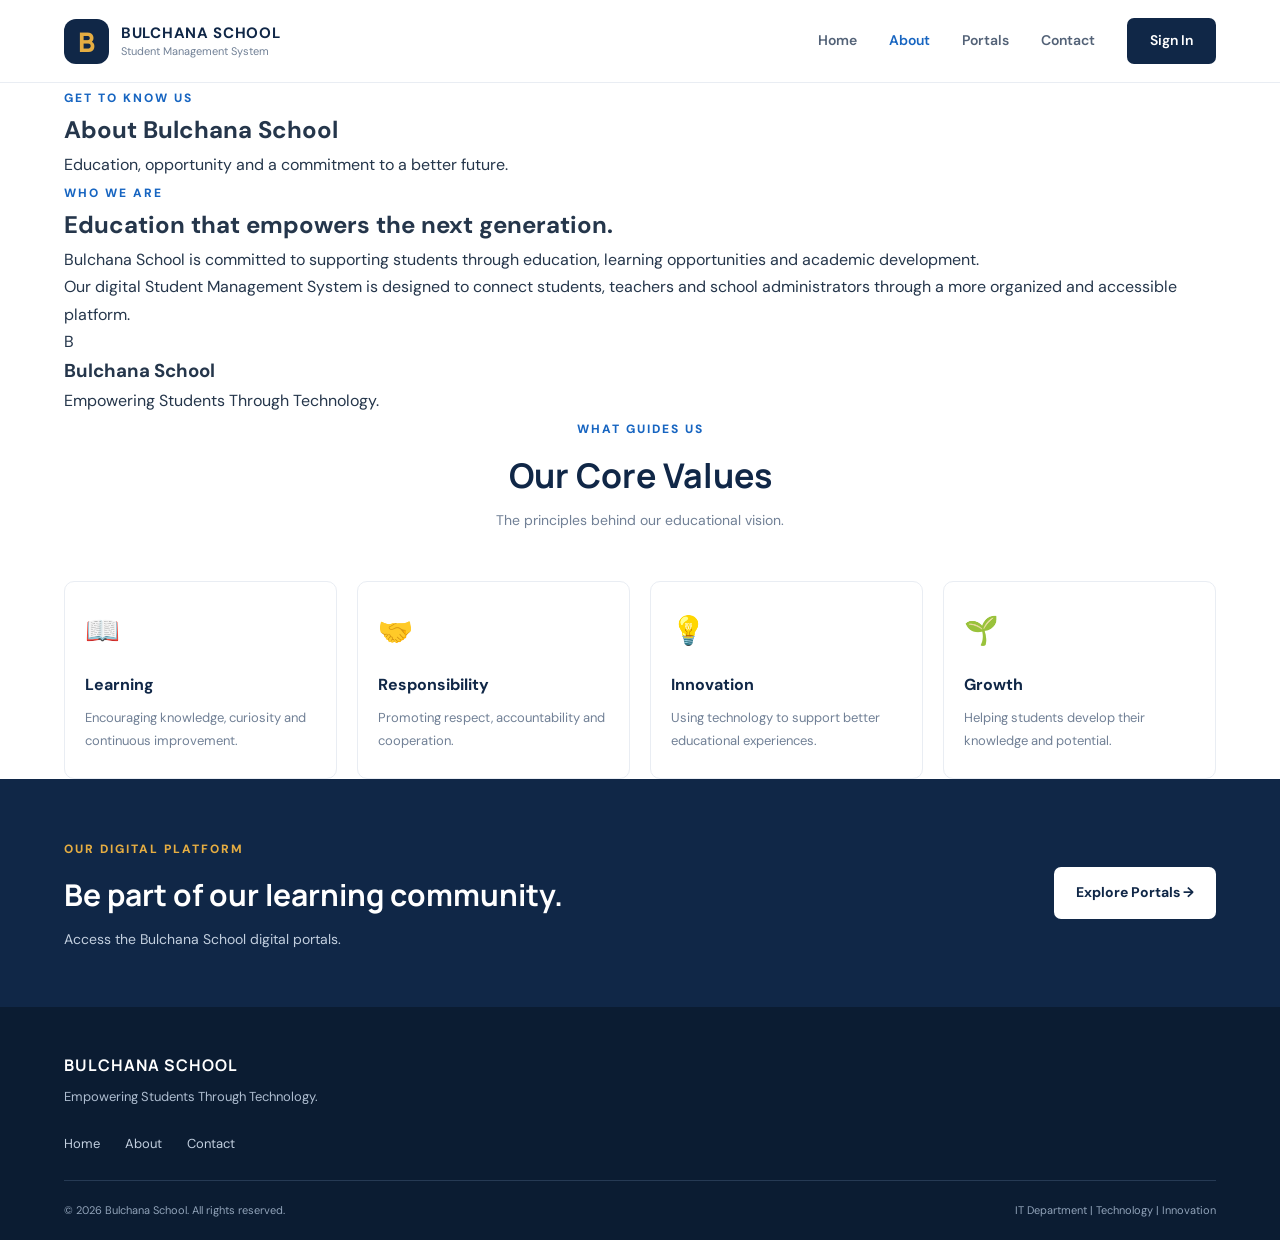
==== about.html @ 3673e784 "Create about.html Official Bulchana School About page with school information, vision and core value" ====
<!DOCTYPE html>
<html lang="en">
<head>
  <meta charset="UTF-8">
  <meta name="viewport" content="width=device-width, initial-scale=1.0">
  <title>About Us | Bulchana School</title>
  <link rel="stylesheet" href="css/style.css">
</head>
<body>

<header class="header">
  <div class="container nav-container">
    <a href="index.html" class="brand">
      <div class="brand-logo">B</div>
      <div class="brand-text">
        <strong>BULCHANA SCHOOL</strong>
        <span>Student Management System</span>
      </div>
    </a>
    <button class="menu-toggle" id="menuToggle">☰</button>
    <nav class="nav" id="navigation">
      <a href="index.html">Home</a>
      <a href="about.html" class="active">About</a>
      <a href="index.html#portals">Portals</a>
      <a href="contact.html">Contact</a>
      <a href="student/login.html" class="nav-login">Sign In</a>
    </nav>
  </div>
</header>

<main>
  <section class="page-hero">
    <div class="container">
      <span class="section-label">GET TO KNOW US</span>
      <h1>About Bulchana School</h1>
      <p>Education, opportunity and a commitment to a better future.</p>
    </div>
  </section>

  <section class="about-content">
    <div class="container about-layout">
      <div>
        <span class="section-label">WHO WE ARE</span>
        <h2>Education that empowers the next generation.</h2>
        <p>
          Bulchana School is committed to supporting students
          through education, learning opportunities and academic
          development.
        </p>
        <p>
          Our digital Student Management System is designed to
          connect students, teachers and school administrators
          through a more organized and accessible platform.
        </p>
      </div>

      <div class="about-highlight">
        <div class="about-mark">B</div>
        <h3>Bulchana School</h3>
        <p>Empowering Students Through Technology.</p>
      </div>
    </div>
  </section>

  <section class="about-values">
    <div class="container">
      <div class="section-heading">
        <span class="section-label">WHAT GUIDES US</span>
        <h2>Our Core Values</h2>
        <p>The principles behind our educational vision.</p>
      </div>

      <div class="feature-grid">
        <article class="feature">
          <div class="feature-icon">📖</div>
          <h3>Learning</h3>
          <p>Encouraging knowledge, curiosity and continuous improvement.</p>
        </article>

        <article class="feature">
          <div class="feature-icon">🤝</div>
          <h3>Responsibility</h3>
          <p>Promoting respect, accountability and cooperation.</p>
        </article>

        <article class="feature">
          <div class="feature-icon">💡</div>
          <h3>Innovation</h3>
          <p>Using technology to support better educational experiences.</p>
        </article>

        <article class="feature">
          <div class="feature-icon">🌱</div>
          <h3>Growth</h3>
          <p>Helping students develop their knowledge and potential.</p>
        </article>
      </div>
    </div>
  </section>

  <section class="cta-section">
    <div class="container cta-content">
      <div>
        <span class="section-label">OUR DIGITAL PLATFORM</span>
        <h2>Be part of our learning community.</h2>
        <p>Access the Bulchana School digital portals.</p>
      </div>
      <a href="index.html#portals" class="btn btn-light">Explore Portals →</a>
    </div>
  </section>
</main>

<footer class="footer">
  <div class="container footer-content">
    <div class="footer-brand">
      <strong>BULCHANA SCHOOL</strong>
      <p>Empowering Students Through Technology.</p>
    </div>
    <div class="footer-links">
      <a href="index.html">Home</a>
      <a href="about.html">About</a>
      <a href="contact.html">Contact</a>
    </div>
    <div class="footer-bottom">
      <p>© <span class="year"></span> Bulchana School. All rights reserved.</p>
      <p>IT Department | Technology | Innovation</p>
    </div>
  </div>
</footer>

<script>
  document.querySelector(".year").textContent = new Date().getFullYear();
  document.getElementById("menuToggle").addEventListener("click", function() {
    document.getElementById("navigation").classList.toggle("show");
  });
</script>
</body>
</html>
---- css/style.css ----
@import url('https://fonts.googleapis.com/css2?family=DM+Sans:wght@400;500;600;700;800&family=Manrope:wght@400;500;600;700;800&display=swap');

:root {
  --navy: #102747;
  --blue: #1765c1;
  --blue-dark: #104b91;
  --gold: #e5ad42;
  --text: #25364b;
  --muted: #718096;
  --light: #f4f7fb;
  --white: #ffffff;
}

* {
  margin: 0;
  padding: 0;
  box-sizing: border-box;
}

html {
  scroll-behavior: smooth;
}

body {
  font-family: 'DM Sans', sans-serif;
  color: var(--text);
  background: var(--white);
  line-height: 1.7;
}

a {
  text-decoration: none;
  color: inherit;
}

.container {
  width: min(1160px, 90%);
  margin: auto;
}

/* NAVIGATION */

.header {
  background: #fff;
  border-bottom: 1px solid #e9edf3;
  position: sticky;
  top: 0;
  z-index: 100;
}

.nav-container {
  min-height: 82px;
  display: flex;
  align-items: center;
  justify-content: space-between;
}

.brand {
  display: flex;
  align-items: center;
  gap: 12px;
}

.brand-logo {
  width: 45px;
  height: 45px;
  background: var(--navy);
  color: var(--gold);
  border-radius: 12px;
  display: grid;
  place-items: center;
  font-family: 'Manrope', sans-serif;
  font-size: 27px;
  font-weight: 800;
}

.brand-text {
  display: flex;
  flex-direction: column;
  line-height: 1.4;
}

.brand-text strong {
  color: var(--navy);
  font-size: 15px;
  letter-spacing: .7px;
}

.brand-text span {
  color: var(--muted);
  font-size: 11px;
}

.nav {
  display: flex;
  align-items: center;
  gap: 32px;
}

.nav a {
  color: #536277;
  font-size: 14px;
  font-weight: 600;
  transition: .2s;
}

.nav a:hover,
.nav a.active {
  color: var(--blue);
}

.nav .nav-login {
  background: var(--navy);
  color: white;
  padding: 11px 23px;
  border-radius: 7px;
}

.nav .nav-login:hover {
  background: var(--blue);
  color: white;
}

.menu-toggle {
  display: none;
  border: 0;
  background: transparent;
  font-size: 27px;
  color: var(--navy);
  cursor: pointer;
}

/* HERO */

.hero {
  background:
    radial-gradient(circle at 85% 20%, rgba(229,173,66,.12), transparent 25%),
    linear-gradient(120deg, #f4f8ff 0%, #edf4fd 100%);
  padding: 90px 0 100px;
  overflow: hidden;
}

.hero-content {
  display: grid;
  grid-template-columns: 1.1fr .9fr;
  align-items: center;
  gap: 65px;
}

.eyebrow,
.section-label {
  color: var(--blue);
  font-size: 12px;
  font-weight: 800;
  letter-spacing: 2px;
}

.hero h1 {
  font-family: 'Manrope', sans-serif;
  font-size: clamp(38px, 5vw, 58px);
  line-height: 1.17;
  color: var(--navy);
  margin: 20px 0;
  letter-spacing: -2px;
}

.hero h1 span {
  color: var(--blue);
}

.hero-text > p {
  max-width: 540px;
  color: #66758a;
  font-size: 16px;
  line-height: 1.9;
}

.hero-buttons {
  display: flex;
  flex-wrap: wrap;
  gap: 14px;
  margin-top: 32px;
}

.btn {
  display: inline-flex;
  align-items: center;
  justify-content: center;
  gap: 12px;
  padding: 14px 22px;
  border-radius: 7px;
  font-size: 14px;
  font-weight: 700;
  transition: .25s;
}

.btn-primary {
  background: var(--blue);
  color: white;
  box-shadow: 0 8px 20px rgba(23,101,193,.18);
}

.btn-primary:hover {
  background: var(--blue-dark);
  transform: translateY(-2px);
}

.btn-outline {
  color: var(--navy);
  border: 1px solid #ccd7e5;
  background: white;
}

.btn-outline:hover {
  border-color: var(--blue);
  color: var(--blue);
}

.hero-note {
  display: flex;
  align-items: center;
  gap: 10px;
  margin-top: 35px;
  color: #65748a;
  font-size: 13px;
}

.note-icon {
  background: #dceee6;
  color: #168452;
  width: 23px;
  height: 23px;
  border-radius: 50%;
  display: grid;
  place-items: center;
  font-weight: 800;
}

/* HERO VISUAL */

.hero-visual {
  min-height: 390px;
  display: flex;
  align-items: center;
  justify-content: center;
  position: relative;
}

.visual-card {
  width: min(410px, 100%);
  background: white;
  padding: 30px;
  border-radius: 17px;
  box-shadow: 0 25px 70px rgba(16,39,71,.14);
  border: 1px solid rgba(255,255,255,.9);
  position: relative;
  z-index: 2;
}

.visual-top {
  display: flex;
  align-items: center;
  gap: 13px;
  padding-bottom: 25px;
  border-bottom: 1px solid #edf0f5;
}

.visual-icon {
  width: 48px;
  height: 48px;
  border-radius: 12px;
  background: var(--navy);
  color: var(--gold);
  display: grid;
  place-items: center;
  font-size: 25px;
  font-weight: 800;
}

.visual-top strong,
.visual-top small {
  display: block;
}

.visual-top strong {
  color: var(--navy);
  font-size: 15px;
}

.visual-top small {
  color: var(--muted);
  font-size: 11px;
}

.visual-main {
  padding: 35px 0;
}

.visual-label {
  color: var(--blue);
  font-size: 10px;
  font-weight: 800;
  letter-spacing: 2px;
}

.visual-main h2 {
  color: var(--navy);
  font-family: 'Manrope', sans-serif;
  font-size: 30px;
  line-height: 1.3;
  margin: 13px 0;
}

.visual-main p {
  color: var(--muted);
  font-size: 14px;
}

.visual-bottom {
  display: flex;
  justify-content: space-between;
  border-top: 1px solid #edf0f5;
  padding-top: 20px;
  color: #8290a3;
  font-size: 10px;
  font-weight: 800;
  letter-spacing: 1px;
}

.floating {
  position: absolute;
  background: white;
  padding: 12px 17px;
  border-radius: 9px;
  box-shadow: 0 8px 30px rgba(16,39,71,.12);
  color: var(--navy);
  font-size: 12px;
  font-weight: 700;
  z-index: 3;
}

.floating-one {
  top: 35px;
  right: -15px;
}

.floating-two {
  bottom: 35px;
  left: -20px;
}

/* WELCOME */

.welcome-section {
  padding: 75px 0;
  border-bottom: 1px solid #edf0f5;
}

.welcome-grid {
  display: grid;
  grid-template-columns: 1fr 1fr;
  gap: 65px;
  align-items: center;
}

.welcome-grid h2 {
  color: var(--navy);
  font-family: 'Manrope', sans-serif;
  font-size: 31px;
  line-height: 1.35;
  margin-top: 13px;
}

.welcome-grid > p {
  color: var(--muted);
  font-size: 15px;
  line-height: 1.9;
}

/* PORTALS */

.portals-section {
  padding: 95px 0;
  background: #f8fafd;
}

.section-heading {
  text-align: center;
  max-width: 650px;
  margin: 0 auto 48px;
}

.section-heading h2 {
  font-family: 'Manrope', sans-serif;
  color: var(--navy);
  font-size: 34px;
  line-height: 1.3;
  margin: 12px 0;
}

.section-heading p {
  color: var(--muted);
  font-size: 14px;
}

.portal-grid {
  display: grid;
  grid-template-columns: repeat(3, 1fr);
  gap: 23px;
}

.portal-card {
  background: white;
  border: 1px solid #e8edf4;
  padding: 30px;
  border-radius: 12px;
  transition: .25s;
}

.portal-card:hover {
  transform: translateY(-6px);
  box-shadow: 0 18px 40px rgba(16,39,71,.09);
  border-color: #cbdcf2;
}

.portal-icon {
  width: 58px;
  height: 58px;
  border-radius: 13px;
  display: grid;
  place-items: center;
  font-size: 27px;
  margin-bottom: 23px;
}

.student-icon {
  background: #e8f1ff;
}

.teacher-icon {
  background: #e6f5ed;
}

.admin-icon {
  background: #fff3df;
}

.portal-tag {
  color: var(--blue);
  font-size: 10px;
  letter-spacing: 1.5px;
  font-weight: 800;
}

.portal-card h3 {
  color: var(--navy);
  font-family: 'Manrope', sans-serif;
  font-size: 22px;
  margin: 9px 0;
}

.portal-card > p {
  color: var(--muted);
  font-size: 13px;
  line-height: 1.8;
  min-height: 75px;
}

.portal-link {
  display: flex;
  justify-content: space-between;
  align-items: center;
  color: var(--blue);
  font-size: 14px;
  font-weight: 800;
  margin-top: 23px;
  padding-top: 18px;
  border-top: 1px solid #edf0f5;
}

.portal-link:hover {
  color: var(--blue-dark);
}

.portal-secondary {
  display: block;
  margin-top: 13px;
  color: #7b8798;
  font-size: 12px;
  font-weight: 600;
}

.portal-secondary:hover {
  color: var(--blue);
}

/* FEATURES */

.features-section {
  padding: 95px 0;
}

.feature-grid {
  display: grid;
  grid-template-columns: repeat(4, 1fr);
  gap: 20px;
}

.feature {
  padding: 25px 20px;
  border: 1px solid #e9edf3;
  border-radius: 10px;
  background: white;
}

.feature-icon {
  font-size: 28px;
  margin-bottom: 16px;
}

.feature h3 {
  color: var(--navy);
  font-size: 16px;
  margin-bottom: 8px;
}

.feature p {
  color: var(--muted);
  font-size: 13px;
  line-height: 1.8;
}

/* CALL TO ACTION */

.cta-section {
  background: var(--navy);
  padding: 55px 0;
}

.cta-content {
  display: flex;
  justify-content: space-between;
  align-items: center;
  gap: 30px;
}

.cta-content .section-label {
  color: var(--gold);
}

.cta-content h2 {
  font-family: 'Manrope', sans-serif;
  color: white;
  font-size: 30px;
  margin: 8px 0;
}

.cta-content p {
  color: #c2cfdf;
  font-size: 14px;
}

.btn-light {
  background: white;
  color: var(--navy);
  white-space: nowrap;
}

.btn-light:hover {
  background: var(--gold);
}

/* FOOTER */

.footer {
  background: #0b1c32;
  padding: 45px 0 20px;
  color: white;
}

.footer-brand strong {
  font-family: 'Manrope', sans-serif;
  letter-spacing: 1px;
  font-size: 16px;
}

.footer-brand p {
  color: #aebdd0;
  font-size: 13px;
  margin-top: 7px;
}

.footer-links {
  display: flex;
  gap: 25px;
  margin: 25px 0;
}

.footer-links a {
  color: #c2cfdf;
  font-size: 13px;
}

.footer-links a:hover {
  color: var(--gold);
}

.footer-bottom {
  border-top: 1px solid #263a54;
  padding-top: 20px;
  display: flex;
  justify-content: space-between;
  gap: 15px;
  flex-wrap: wrap;
}

.footer-bottom p {
  color: #91a3b9;
  font-size: 11px;
}

/* MOBILE */

@media (max-width: 900px) {
  .hero-content {
    gap: 35px;
  }

  .portal-grid {
    grid-template-columns: repeat(2, 1fr);
  }

  .feature-grid {
    grid-template-columns: repeat(2, 1fr);
  }

  .floating-one {
    right: -5px;
  }

  .floating-two {
    left: -5px;
  }
}

@media (max-width: 700px) {
  .nav-container {
    min-height: 72px;
  }

  .menu-toggle {
    display: block;
  }

  .nav {
    display: none;
    position: absolute;
    top: 72px;
    left: 0;
    width: 100%;
    background: white;
    padding: 20px 5%;
    flex-direction: column;
    align-items: stretch;
    gap: 17px;
    border-bottom: 1px solid #e9edf3;
    box-shadow: 0 12px 20px rgba(16,39,71,.07);
  }

  .nav.show {
    display: flex;
  }

  .nav .nav-login {
    text-align: center;
  }

  .hero {
    padding: 65px 0;
  }

  .hero-content {
    grid-template-columns: 1fr;
  }

  .hero h1 {
    font-size: 40px;
  }

  .hero-visual {
    min-height: 340px;
    margin-top: 15px;
  }

  .visual-card {
    padding: 23px;
  }

  .floating-one {
    top: 5px;
  }

  .floating-two {
    bottom: 5px;
  }

  .welcome-section,
  .portals-section,
  .features-section {
    padding: 65px 0;
  }

  .welcome-grid {
    grid-template-columns: 1fr;
    gap: 20px;
  }

  .welcome-grid h2 {
    font-size: 27px;
  }

  .section-heading h2 {
    font-size: 28px;
  }

  .portal-grid {
    grid-template-columns: 1fr;
  }

  .portal-card > p {
    min-height: auto;
  }

  .cta-content {
    flex-direction: column;
    align-items: flex-start;
  }

  .cta-content h2 {
    font-size: 26px;
  }
}

@media (max-width: 420px) {
  .brand-text strong {
    font-size: 12px;
  }

  .brand-text span {
    font-size: 10px;
  }

  .brand-logo {
    width: 40px;
    height: 40px;
  }

  .hero h1 {
    font-size: 34px;
  }

  .hero-buttons {
    flex-direction: column;
  }

  .btn {
    width: 100%;
  }

  .feature-grid {
    grid-template-columns: 1fr;
  }

  .footer-bottom {
    flex-direction: column;
  }
}
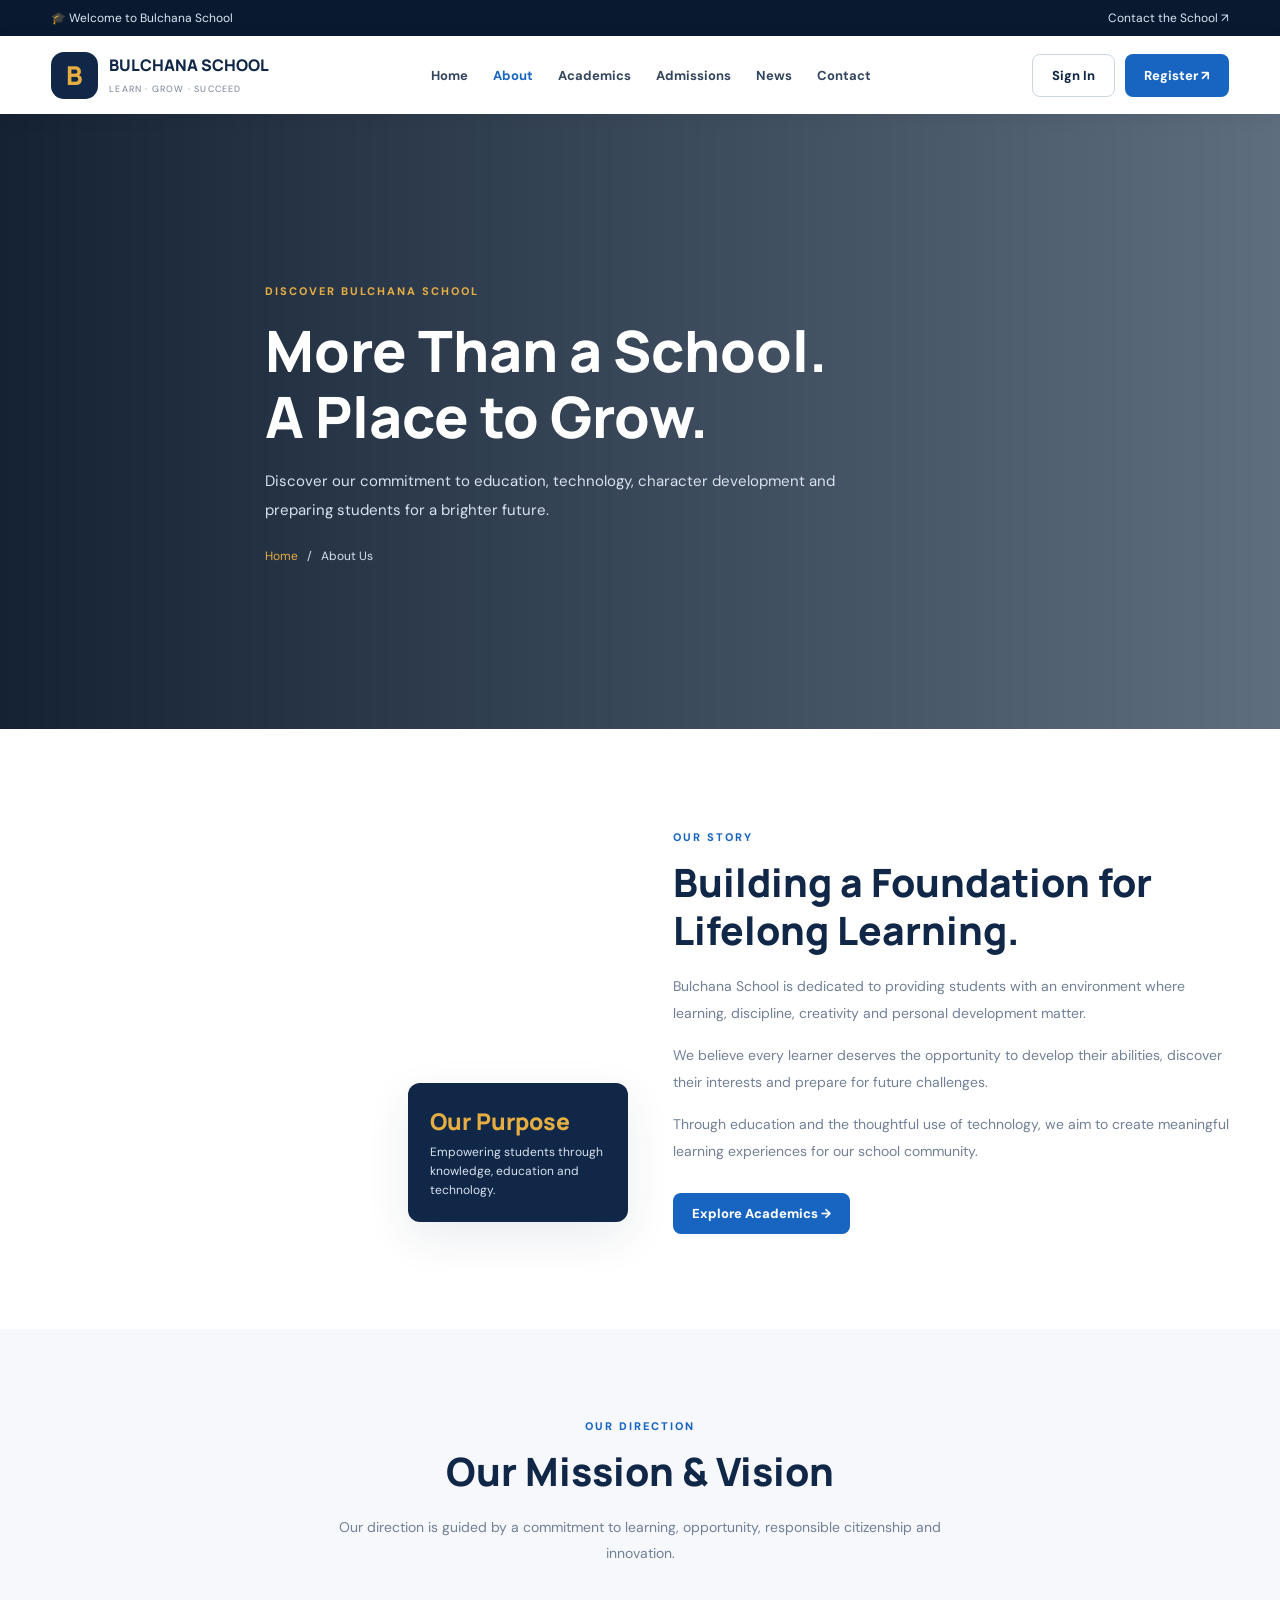
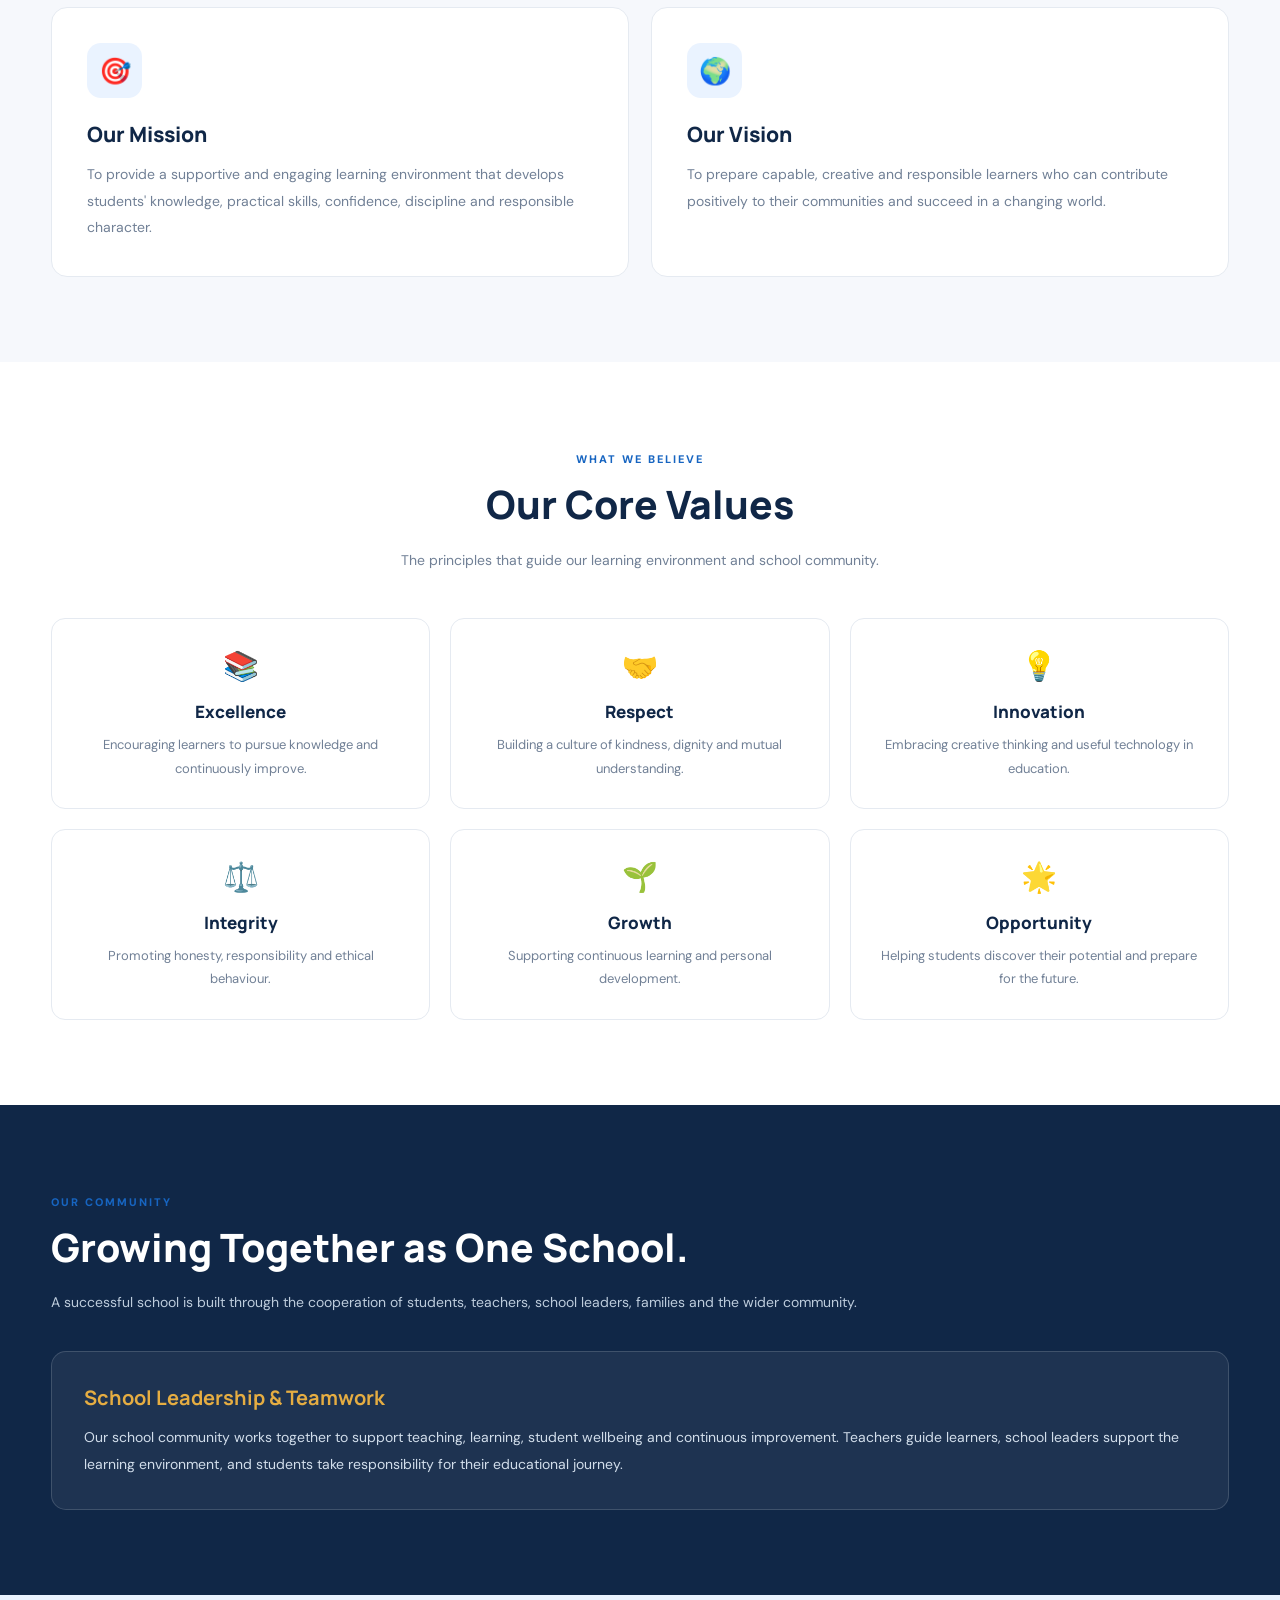
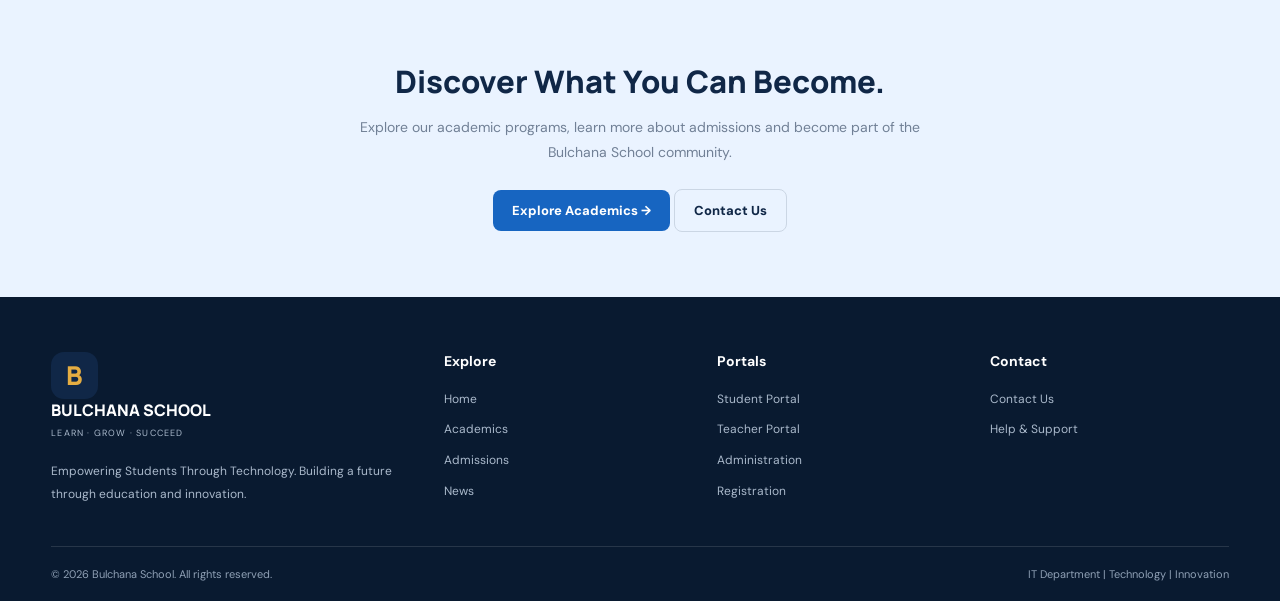
==== commit 3ecdfe70: "Update about.html" ====
--- a/about.html
+++ b/about.html
@@ -2,138 +2,422 @@
 <!DOCTYPE html>
 <html lang="en">
 <head>
-  <meta charset="UTF-8">
-  <meta name="viewport" content="width=device-width, initial-scale=1.0">
-  <title>About Us | Bulchana School</title>
-  <link rel="stylesheet" href="css/style.css">
+<meta charset="UTF-8">
+<meta name="viewport" content="width=device-width, initial-scale=1.0">
+<meta name="theme-color" content="#102747">
+<title>About Us | Bulchana School</title>
+
+<link href="https://fonts.googleapis.com/css2?family=DM+Sans:wght@400;500;600;700;800&family=Manrope:wght@500;600;700;800&display=swap" rel="stylesheet">
+
+<style>
+:root {
+  --navy:#102747;
+  --deep:#091a30;
+  --blue:#1765c1;
+  --gold:#e5ad42;
+  --white:#fff;
+  --text:#26384d;
+  --muted:#718096;
+  --bg:#f6f8fc;
+  --border:#e5eaf1;
+  --shadow:0 15px 45px rgba(16,39,71,.09);
+}
+
+*{margin:0;padding:0;box-sizing:border-box}
+html{scroll-behavior:smooth;scroll-padding-top:90px}
+body{font-family:'DM Sans',sans-serif;color:var(--text);background:white}
+a{text-decoration:none;color:inherit}
+button{font:inherit}
+.container{width:min(1180px,92%);margin:auto}
+
+.topbar{background:var(--deep);color:#dce7f5;padding:10px 0;font-size:12px}
+.topbar-inner{display:flex;justify-content:space-between;gap:12px;flex-wrap:wrap}
+.topbar a:hover{color:var(--gold)}
+
+header{position:sticky;top:0;z-index:1000;background:rgba(255,255,255,.96);backdrop-filter:blur(15px);box-shadow:0 3px 18px rgba(0,0,0,.05)}
+.navbar{height:78px;display:flex;align-items:center;justify-content:space-between;gap:20px}
+.brand{display:flex;align-items:center;gap:11px}
+.brand-logo{width:47px;height:47px;display:grid;place-items:center;background:var(--navy);color:var(--gold);border-radius:13px;font:800 26px Manrope}
+.brand-name strong{display:block;color:var(--navy);font:800 16px Manrope}
+.brand-name small{color:var(--muted);font-size:9px;letter-spacing:1.2px}
+.nav-links{display:flex;align-items:center;gap:25px}
+.nav-links a{font-size:13px;font-weight:700;color:#34465d}
+.nav-links a:hover,.nav-links a.active{color:var(--blue)}
+.nav-actions{display:flex;gap:10px}
+.btn{display:inline-flex;align-items:center;justify-content:center;padding:12px 19px;border-radius:8px;font-size:13px;font-weight:800;transition:.2s}
+.btn-primary{background:var(--blue);color:white}
+.btn-primary:hover{background:#0f4e9b;transform:translateY(-2px)}
+.btn-outline{border:1px solid #cbd6e4;color:var(--navy)}
+.menu-toggle{display:none;width:42px;height:42px;background:white;border:1px solid var(--border);border-radius:9px;font-size:22px;color:var(--navy)}
+
+.hero{
+  min-height:390px;
+  display:flex;
+  align-items:center;
+  background:linear-gradient(90deg,rgba(5,20,39,.94),rgba(8,31,58,.65)),url("https://images.unsplash.com/photo-1562774053-701939374585?auto=format&fit=crop&w=1800&q=85") center/cover;
+}
+.hero-content{padding:80px 0;max-width:750px}
+.tag{color:var(--gold);font-size:11px;font-weight:800;letter-spacing:2px;text-transform:uppercase}
+.hero h1{font:800 clamp(38px,6vw,57px)/1.15 Manrope;color:white;margin:18px 0}
+.hero p{max-width:620px;color:#d8e2ef;font-size:15px;line-height:1.9}
+.breadcrumb{margin-top:24px;color:#d8e2ef;font-size:12px}
+.breadcrumb a{color:var(--gold)}
+
+section{padding:85px 0}
+.section-tag{color:var(--blue);font-size:11px;font-weight:800;letter-spacing:2px;text-transform:uppercase}
+.section-title{color:var(--navy);font:800 clamp(28px,4vw,39px)/1.25 Manrope;margin:12px 0 18px}
+.section-text{color:var(--muted);font-size:14px;line-height:1.9}
+
+.story-grid{display:grid;grid-template-columns:1fr 1fr;gap:65px;align-items:center}
+.story-image{min-height:430px;border-radius:18px;background:url("https://images.unsplash.com/photo-1509062522246-3755977927d7?auto=format&fit=crop&w=1100&q=85") center/cover;position:relative}
+.image-note{position:absolute;bottom:22px;right:-20px;background:var(--navy);color:white;padding:22px;border-radius:12px;max-width:220px;box-shadow:var(--shadow)}
+.image-note strong{display:block;color:var(--gold);font:800 23px Manrope}
+.image-note span{display:block;margin-top:6px;font-size:12px;line-height:1.6;color:#d8e2ef}
+.story-content p{margin-bottom:16px}
+.story-content .btn{margin-top:12px}
+
+.mission-section{background:var(--bg)}
+.mission-grid{display:grid;grid-template-columns:1fr 1fr;gap:22px;margin-top:40px}
+.mission-card{padding:35px;background:white;border:1px solid var(--border);border-radius:16px;transition:.25s}
+.mission-card:hover{transform:translateY(-5px);box-shadow:var(--shadow)}
+.mission-icon{width:55px;height:55px;display:grid;place-items:center;border-radius:14px;background:#eaf3ff;font-size:26px;margin-bottom:22px}
+.mission-card h3{font:800 21px Manrope;color:var(--navy);margin-bottom:13px}
+.mission-card p{color:var(--muted);font-size:14px;line-height:1.9}
+
+.values-heading{text-align:center;max-width:650px;margin:auto}
+.values-grid{display:grid;grid-template-columns:repeat(3,1fr);gap:20px;margin-top:45px}
+.value-card{padding:28px 24px;border:1px solid var(--border);border-radius:14px;text-align:center;transition:.25s}
+.value-card:hover{transform:translateY(-5px);box-shadow:var(--shadow);border-color:#c6dcf7}
+.value-icon{font-size:29px;margin-bottom:15px}
+.value-card h3{font:800 17px Manrope;color:var(--navy);margin-bottom:10px}
+.value-card p{font-size:13px;line-height:1.8;color:var(--muted)}
+
+.leadership{background:var(--navy)}
+.leadership .section-title{color:white}
+.leadership .section-text{color:#bdccdc}
+.leadership-box{margin-top:35px;padding:32px;border:1px solid rgba(255,255,255,.15);border-radius:15px;background:rgba(255,255,255,.06)}
+.leadership-box h3{color:var(--gold);font:700 20px Manrope;margin-bottom:13px}
+.leadership-box p{color:#d2deeb;font-size:14px;line-height:1.9}
+
+.cta{background:#eaf3ff;text-align:center;padding:65px 0}
+.cta h2{font:800 31px Manrope;color:var(--navy);margin-bottom:13px}
+.cta p{max-width:620px;margin:0 auto 23px;color:var(--muted);font-size:14px;line-height:1.8}
+
+footer{background:var(--deep);color:#c1cede;padding:55px 0 20px}
+.footer-grid{display:grid;grid-template-columns:1.5fr 1fr 1fr 1fr;gap:35px;padding-bottom:35px}
+.footer-grid h3{font-size:14px;color:white;margin-bottom:18px}
+.footer-grid p,.footer-grid a{font-size:12px;line-height:1.9;color:#aab9cb}
+.footer-grid a{display:block;margin-bottom:8px}
+.footer-grid a:hover{color:var(--gold)}
+.footer-bottom{border-top:1px solid rgba(255,255,255,.12);padding-top:20px;display:flex;justify-content:space-between;gap:12px;flex-wrap:wrap;font-size:11px;color:#8fa0b5}
+
+.reveal{opacity:0;transform:translateY(20px);transition:.7s}
+.reveal.show{opacity:1;transform:translateY(0)}
+
+@media(max-width:900px){
+ .nav-links{gap:13px}
+ .nav-links a{font-size:11px}
+ .footer-grid{grid-template-columns:repeat(2,1fr)}
+}
+@media(max-width:760px){
+ .navbar{height:70px}
+ .menu-toggle{display:block}
+ .nav-actions .btn-outline{display:none}
+ .nav-links{position:absolute;top:70px;left:0;right:0;background:white;display:none;flex-direction:column;align-items:stretch;gap:0;padding:12px 4%;box-shadow:var(--shadow)}
+ .nav-links.active{display:flex}
+ .nav-links a{padding:14px 8px;font-size:14px}
+ .story-grid{grid-template-columns:1fr;gap:40px}
+ .story-image{min-height:320px;margin-right:12px}
+}
+@media(max-width:520px){
+ .topbar-inner{justify-content:center}
+ section{padding:65px 0}
+ .hero{min-height:350px}
+ .mission-grid,.values-grid{grid-template-columns:1fr}
+ .footer-grid{grid-template-columns:1fr}
+ .cta h2{font-size:26px}
+ .footer-bottom{flex-direction:column}
+}
+</style>
 </head>
+
 <body>
 
-<header class="header">
-  <div class="container nav-container">
+<div class="topbar">
+  <div class="container topbar-inner">
+    <span>🎓 Welcome to Bulchana School</span>
+    <a href="contact.html">Contact the School ↗</a>
+  </div>
+</div>
+
+<header>
+  <div class="container navbar">
     <a href="index.html" class="brand">
       <div class="brand-logo">B</div>
-      <div class="brand-text">
+      <div class="brand-name">
         <strong>BULCHANA SCHOOL</strong>
-        <span>Student Management System</span>
+        <small>LEARN · GROW · SUCCEED</small>
       </div>
     </a>
-    <button class="menu-toggle" id="menuToggle">☰</button>
-    <nav class="nav" id="navigation">
+
+    <nav class="nav-links" id="navLinks">
       <a href="index.html">Home</a>
       <a href="about.html" class="active">About</a>
-      <a href="index.html#portals">Portals</a>
+      <a href="academics.html">Academics</a>
+      <a href="admissions.html">Admissions</a>
+      <a href="announcements.html">News</a>
       <a href="contact.html">Contact</a>
-      <a href="student/login.html" class="nav-login">Sign In</a>
     </nav>
+
+    <div class="nav-actions">
+      <a href="login.html" class="btn btn-outline">Sign In</a>
+      <a href="register.html" class="btn btn-primary">Register ↗</a>
+      <button class="menu-toggle" id="menuToggle" aria-label="Open menu">☰</button>
+    </div>
   </div>
 </header>
 
 <main>
-  <section class="page-hero">
-    <div class="container">
-      <span class="section-label">GET TO KNOW US</span>
-      <h1>About Bulchana School</h1>
-      <p>Education, opportunity and a commitment to a better future.</p>
-    </div>
-  </section>
-
-  <section class="about-content">
-    <div class="container about-layout">
+
+<section class="hero">
+  <div class="container hero-content">
+    <span class="tag">Discover Bulchana School</span>
+    <h1>More Than a School.<br>A Place to Grow.</h1>
+    <p>
+      Discover our commitment to education, technology, character development
+      and preparing students for a brighter future.
+    </p>
+    <div class="breadcrumb"><a href="index.html">Home</a> &nbsp; / &nbsp; About Us</div>
+  </div>
+</section>
+
+<section>
+  <div class="container story-grid">
+    <div class="story-image reveal">
+      <div class="image-note">
+        <strong>Our Purpose</strong>
+        <span>Empowering students through knowledge, education and technology.</span>
+      </div>
+    </div>
+
+    <div class="story-content reveal">
+      <span class="section-tag">Our Story</span>
+      <h2 class="section-title">Building a Foundation for Lifelong Learning.</h2>
+      <p class="section-text">
+        Bulchana School is dedicated to providing students with an environment
+        where learning, discipline, creativity and personal development matter.
+      </p>
+      <p class="section-text">
+        We believe every learner deserves the opportunity to develop their
+        abilities, discover their interests and prepare for future challenges.
+      </p>
+      <p class="section-text">
+        Through education and the thoughtful use of technology, we aim to
+        create meaningful learning experiences for our school community.
+      </p>
+      <a href="academics.html" class="btn btn-primary">Explore Academics →</a>
+    </div>
+  </div>
+</section>
+
+<section class="mission-section" id="mission">
+  <div class="container">
+    <div class="values-heading">
+      <span class="section-tag">Our Direction</span>
+      <h2 class="section-title">Our Mission & Vision</h2>
+      <p class="section-text">
+        Our direction is guided by a commitment to learning, opportunity,
+        responsible citizenship and innovation.
+      </p>
+    </div>
+
+    <div class="mission-grid">
+      <article class="mission-card reveal">
+        <div class="mission-icon">🎯</div>
+        <h3>Our Mission</h3>
+        <p>
+          To provide a supportive and engaging learning environment that
+          develops students' knowledge, practical skills, confidence,
+          discipline and responsible character.
+        </p>
+      </article>
+
+      <article class="mission-card reveal">
+        <div class="mission-icon">🌍</div>
+        <h3>Our Vision</h3>
+        <p>
+          To prepare capable, creative and responsible learners who can
+          contribute positively to their communities and succeed in a
+          changing world.
+        </p>
+      </article>
+    </div>
+  </div>
+</section>
+
+<section id="values">
+  <div class="container">
+    <div class="values-heading">
+      <span class="section-tag">What We Believe</span>
+      <h2 class="section-title">Our Core Values</h2>
+      <p class="section-text">
+        The principles that guide our learning environment and school community.
+      </p>
+    </div>
+
+    <div class="values-grid">
+      <article class="value-card reveal">
+        <div class="value-icon">📚</div>
+        <h3>Excellence</h3>
+        <p>Encouraging learners to pursue knowledge and continuously improve.</p>
+      </article>
+
+      <article class="value-card reveal">
+        <div class="value-icon">🤝</div>
+        <h3>Respect</h3>
+        <p>Building a culture of kindness, dignity and mutual understanding.</p>
+      </article>
+
+      <article class="value-card reveal">
+        <div class="value-icon">💡</div>
+        <h3>Innovation</h3>
+        <p>Embracing creative thinking and useful technology in education.</p>
+      </article>
+
+      <article class="value-card reveal">
+        <div class="value-icon">⚖️</div>
+        <h3>Integrity</h3>
+        <p>Promoting honesty, responsibility and ethical behaviour.</p>
+      </article>
+
+      <article class="value-card reveal">
+        <div class="value-icon">🌱</div>
+        <h3>Growth</h3>
+        <p>Supporting continuous learning and personal development.</p>
+      </article>
+
+      <article class="value-card reveal">
+        <div class="value-icon">🌟</div>
+        <h3>Opportunity</h3>
+        <p>Helping students discover their potential and prepare for the future.</p>
+      </article>
+    </div>
+  </div>
+</section>
+
+<section class="leadership" id="leadership">
+  <div class="container">
+    <span class="section-tag">Our Community</span>
+    <h2 class="section-title">Growing Together as One School.</h2>
+    <p class="section-text">
+      A successful school is built through the cooperation of students,
+      teachers, school leaders, families and the wider community.
+    </p>
+
+    <div class="leadership-box reveal">
+      <h3>School Leadership & Teamwork</h3>
+      <p>
+        Our school community works together to support teaching, learning,
+        student wellbeing and continuous improvement. Teachers guide learners,
+        school leaders support the learning environment, and students take
+        responsibility for their educational journey.
+      </p>
+    </div>
+  </div>
+</section>
+
+<section class="cta">
+  <div class="container reveal">
+    <h2>Discover What You Can Become.</h2>
+    <p>
+      Explore our academic programs, learn more about admissions
+      and become part of the Bulchana School community.
+    </p>
+    <a href="academics.html" class="btn btn-primary">Explore Academics →</a>
+    <a href="contact.html" class="btn btn-outline">Contact Us</a>
+  </div>
+</section>
+
+</main>
+
+<footer>
+  <div class="container">
+    <div class="footer-grid">
       <div>
-        <span class="section-label">WHO WE ARE</span>
-        <h2>Education that empowers the next generation.</h2>
-        <p>
-          Bulchana School is committed to supporting students
-          through education, learning opportunities and academic
-          development.
+        <a href="index.html" class="brand">
+          <div class="brand-logo">B</div>
+          <div class="brand-name">
+            <strong style="color:white">BULCHANA SCHOOL</strong>
+            <small style="color:#aab9cb">LEARN · GROW · SUCCEED</small>
+          </div>
+        </a>
+        <p style="margin-top:17px">
+          Empowering Students Through Technology.
+          Building a future through education and innovation.
         </p>
-        <p>
-          Our digital Student Management System is designed to
-          connect students, teachers and school administrators
-          through a more organized and accessible platform.
-        </p>
-      </div>
-
-      <div class="about-highlight">
-        <div class="about-mark">B</div>
-        <h3>Bulchana School</h3>
-        <p>Empowering Students Through Technology.</p>
-      </div>
-    </div>
-  </section>
-
-  <section class="about-values">
-    <div class="container">
-      <div class="section-heading">
-        <span class="section-label">WHAT GUIDES US</span>
-        <h2>Our Core Values</h2>
-        <p>The principles behind our educational vision.</p>
-      </div>
-
-      <div class="feature-grid">
-        <article class="feature">
-          <div class="feature-icon">📖</div>
-          <h3>Learning</h3>
-          <p>Encouraging knowledge, curiosity and continuous improvement.</p>
-        </article>
-
-        <article class="feature">
-          <div class="feature-icon">🤝</div>
-          <h3>Responsibility</h3>
-          <p>Promoting respect, accountability and cooperation.</p>
-        </article>
-
-        <article class="feature">
-          <div class="feature-icon">💡</div>
-          <h3>Innovation</h3>
-          <p>Using technology to support better educational experiences.</p>
-        </article>
-
-        <article class="feature">
-          <div class="feature-icon">🌱</div>
-          <h3>Growth</h3>
-          <p>Helping students develop their knowledge and potential.</p>
-        </article>
-      </div>
-    </div>
-  </section>
-
-  <section class="cta-section">
-    <div class="container cta-content">
+      </div>
+
       <div>
-        <span class="section-label">OUR DIGITAL PLATFORM</span>
-        <h2>Be part of our learning community.</h2>
-        <p>Access the Bulchana School digital portals.</p>
-      </div>
-      <a href="index.html#portals" class="btn btn-light">Explore Portals →</a>
-    </div>
-  </section>
-</main>
-
-<footer class="footer">
-  <div class="container footer-content">
-    <div class="footer-brand">
-      <strong>BULCHANA SCHOOL</strong>
-      <p>Empowering Students Through Technology.</p>
-    </div>
-    <div class="footer-links">
-      <a href="index.html">Home</a>
-      <a href="about.html">About</a>
-      <a href="contact.html">Contact</a>
-    </div>
+        <h3>Explore</h3>
+        <a href="index.html">Home</a>
+        <a href="academics.html">Academics</a>
+        <a href="admissions.html">Admissions</a>
+        <a href="announcements.html">News</a>
+      </div>
+
+      <div>
+        <h3>Portals</h3>
+        <a href="login.html">Student Portal</a>
+        <a href="login.html">Teacher Portal</a>
+        <a href="login.html">Administration</a>
+        <a href="register.html">Registration</a>
+      </div>
+
+      <div>
+        <h3>Contact</h3>
+        <a href="contact.html">Contact Us</a>
+        <a href="contact.html">Help & Support</a>
+      </div>
+    </div>
+
     <div class="footer-bottom">
-      <p>© <span class="year"></span> Bulchana School. All rights reserved.</p>
-      <p>IT Department | Technology | Innovation</p>
+      <span>© <span id="year"></span> Bulchana School. All rights reserved.</span>
+      <span>IT Department | Technology | Innovation</span>
     </div>
   </div>
 </footer>
 
 <script>
-  document.querySelector(".year").textContent = new Date().getFullYear();
-  document.getElementById("menuToggle").addEventListener("click", function() {
-    document.getElementById("navigation").classList.toggle("show");
+const menuToggle=document.getElementById("menuToggle");
+const navLinks=document.getElementById("navLinks");
+
+menuToggle.addEventListener("click",()=>{
+  navLinks.classList.toggle("active");
+  menuToggle.textContent=navLinks.classList.contains("active")?"✕":"☰";
+});
+
+navLinks.querySelectorAll("a").forEach(link=>{
+  link.addEventListener("click",()=>{
+    navLinks.classList.remove("active");
+    menuToggle.textContent="☰";
   });
+});
+
+document.getElementById("year").textContent=new Date().getFullYear();
+
+const observer=new IntersectionObserver(entries=>{
+  entries.forEach(entry=>{
+    if(entry.isIntersecting){
+      entry.target.classList.add("show");
+      observer.unobserve(entry.target);
+    }
+  });
+},{threshold:.12});
+
+document.querySelectorAll(".reveal").forEach(element=>{
+  observer.observe(element);
+});
 </script>
+
 </body>
 </html>
